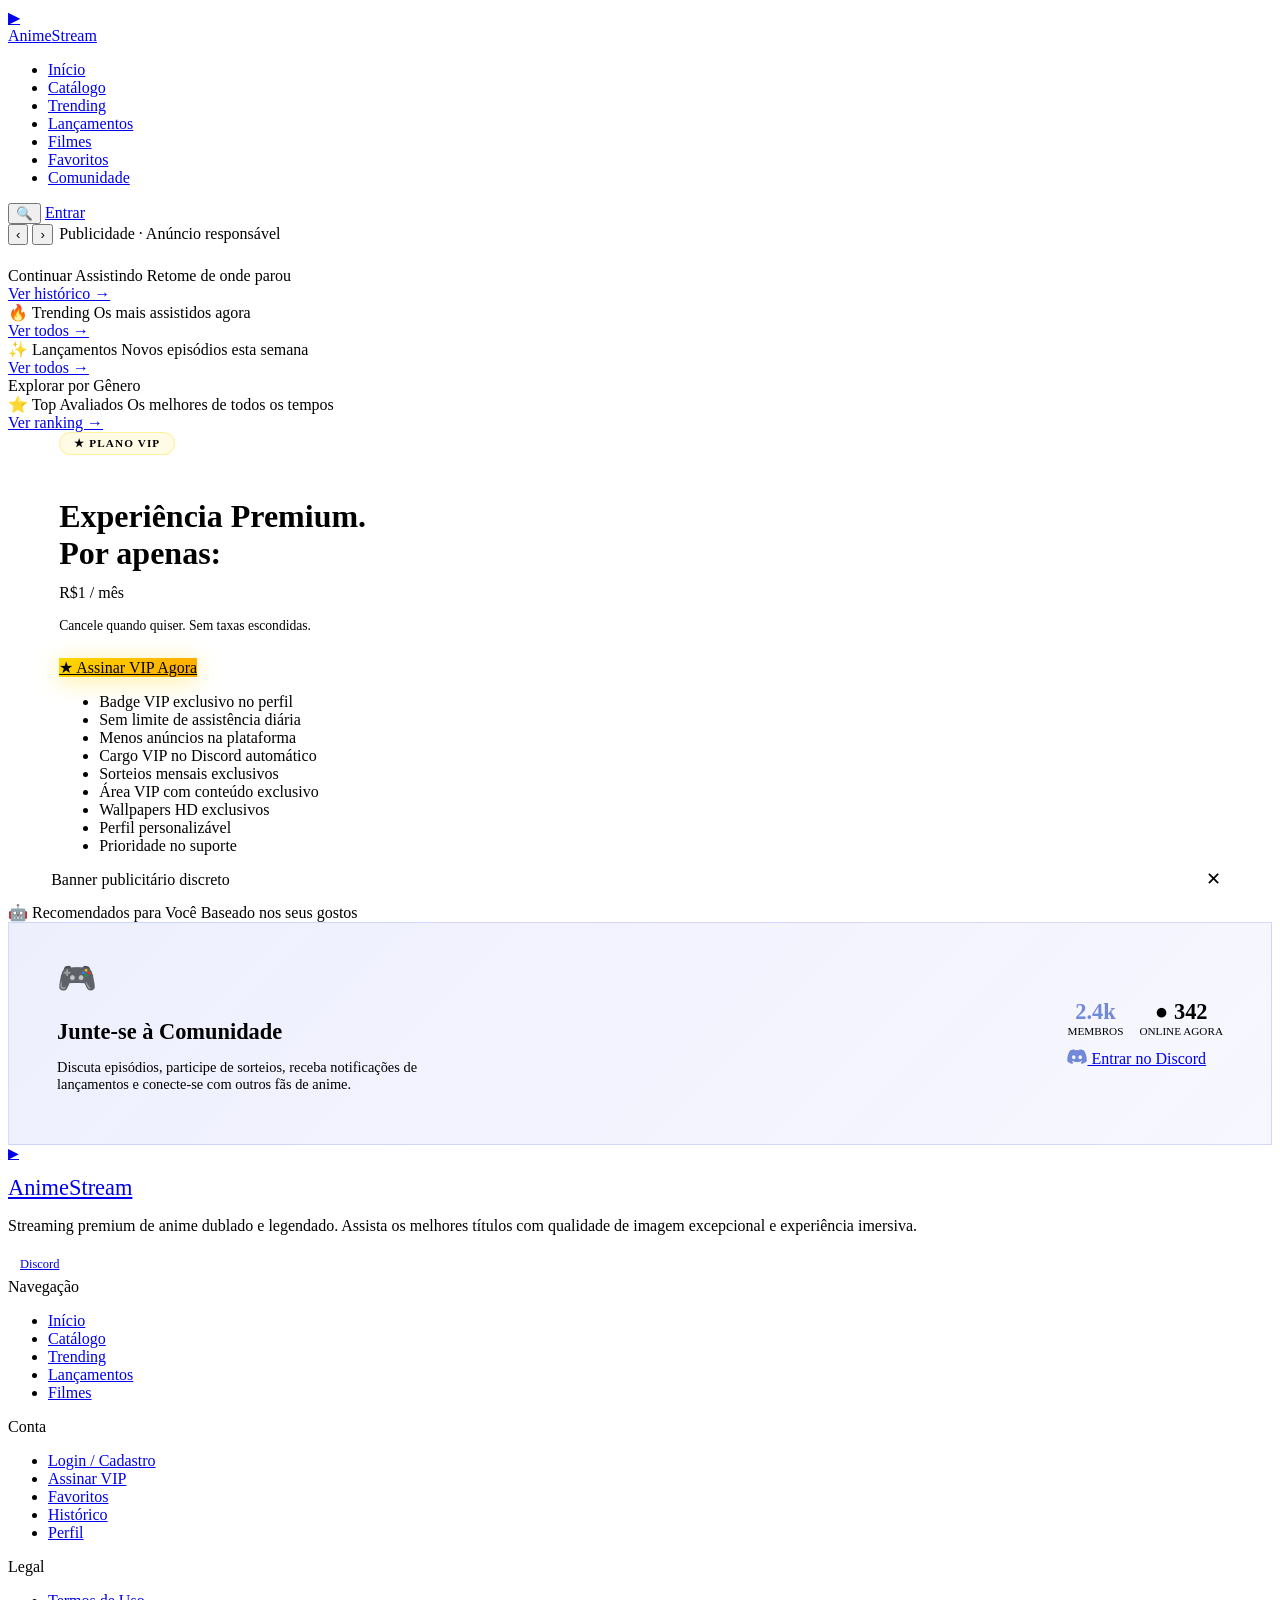
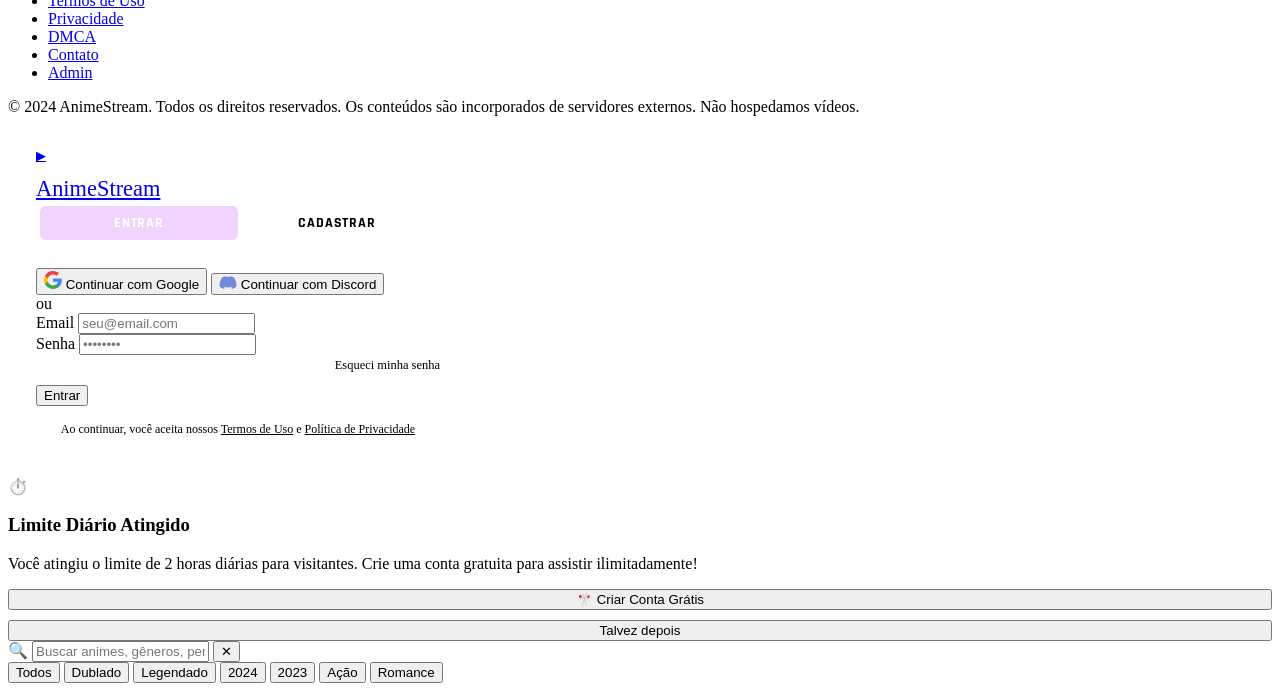
==== index.html @ dd9fdca7 "Initial commit" ====
<!DOCTYPE html>
<html lang="pt-BR">
<head>
  <meta charset="UTF-8">
  <meta name="viewport" content="width=device-width, initial-scale=1.0">
  <title>AnimeStream — Streaming Premium de Anime</title>
  <meta name="description" content="Assista os melhores animes dublados e legendados com qualidade premium. Jujutsu Kaisen, Attack on Titan, Demon Slayer e muito mais.">
  <meta name="theme-color" content="#b429f9">

  <!-- Open Graph -->
  <meta property="og:title" content="AnimeStream — Streaming Premium de Anime">
  <meta property="og:description" content="Os melhores animes em um só lugar. Dublado e Legendado.">
  <meta property="og:type" content="website">
  <meta property="og:image" content="/public/og-image.jpg">

  <!-- Fonts -->
  <link rel="preconnect" href="https://fonts.googleapis.com">
  <link rel="preconnect" href="https://fonts.gstatic.com" crossorigin>
  <link href="https://fonts.googleapis.com/css2?family=Rajdhani:wght@400;500;600;700&family=Exo+2:ital,wght@0,300;0,400;0,600;0,800;1,300&family=Noto+Sans+JP:wght@300;400;700&display=swap" rel="stylesheet">

  <!-- Styles -->
  <link rel="stylesheet" href="css/main.css">

  <!-- Cloudflare Turnstile -->
  <script src="https://challenges.cloudflare.com/turnstile/v0/api.js" async defer></script>

  <style>
    /* Tab styles for auth modal */
    .auth-tabs { display:flex; gap:0; margin-bottom:24px; background:rgba(255,255,255,0.04); border-radius:var(--radius-sm); padding:4px; }
    .auth-tab { flex:1; padding:8px; text-align:center; border:none; background:none; color:var(--text-muted); font-family:'Rajdhani',sans-serif; font-size:.875rem; font-weight:700; letter-spacing:.06em; text-transform:uppercase; cursor:pointer; border-radius:6px; transition:all .25s; }
    .auth-tab.active { background:rgba(180,41,249,.2); color:#fff; }

    /* User dropdown */
    .user-menu-wrap { position:relative; }
    .user-dropdown { position:absolute; top:calc(100% + 8px); right:0; background:var(--bg-card); border:1px solid var(--border-subtle); border-radius:var(--radius-md); min-width:200px; overflow:hidden; box-shadow:0 16px 40px rgba(0,0,0,.6); opacity:0; pointer-events:none; transform:translateY(-8px); transition:all .25s; z-index:100; }
    .user-dropdown.open { opacity:1; pointer-events:all; transform:translateY(0); }
    .dropdown-item { display:flex; align-items:center; gap:10px; padding:12px 16px; color:var(--text-secondary); text-decoration:none; font-size:.875rem; transition:all .2s; cursor:pointer; border:none; background:none; width:100%; text-align:left; }
    .dropdown-item:hover { background:rgba(255,255,255,.06); color:#fff; }
    .dropdown-divider { height:1px; background:var(--border-subtle); margin:4px 0; }
    .dropdown-header { padding:14px 16px 10px; border-bottom:1px solid var(--border-subtle); }
    .dropdown-name { font-weight:700; font-size:.9rem; }
    .dropdown-email { font-size:.75rem; color:var(--text-muted); }

    /* Mobile menu */
    .mobile-menu-btn { display:none; background:none; border:1px solid var(--border-subtle); color:var(--text-secondary); width:38px; height:38px; border-radius:var(--radius-sm); cursor:pointer; font-size:1.2rem; align-items:center; justify-content:center; transition:all .25s; }
    @media (max-width:640px) { .mobile-menu-btn { display:flex; } }

    /* VIP badge on card */
    .user-vip-badge { display:inline-flex; align-items:center; gap:4px; background:linear-gradient(90deg,#ffd700,#ffaa00); color:#000; padding:2px 8px; border-radius:100px; font-size:.65rem; font-weight:800; letter-spacing:.08em; }

    /* Scroll row wrapper */
    .scroll-wrap { position:relative; }
    .scroll-arrow { position:absolute; top:50%; transform:translateY(-50%); z-index:5; width:40px; height:40px; background:rgba(10,10,15,.9); border:1px solid var(--border-subtle); border-radius:50%; color:#fff; display:flex; align-items:center; justify-content:center; cursor:pointer; transition:all .25s; }
    .scroll-arrow:hover { background:rgba(180,41,249,.3); border-color:var(--neon-purple); }
    .scroll-arrow.left { left:-8px; }
    .scroll-arrow.right { right:-8px; }

    /* Fade sections on load */
    .section { animation: fadeInUp .7s var(--transition) both; }
  </style>
</head>

<body data-page="home">

  <!-- NAVBAR -->
  <nav class="navbar" id="navbar">
    <a href="/" class="nav-logo">
      <div class="logo-icon">▶</div>
      <span class="logo-text-main">Anime</span><span class="logo-text-accent">Stream</span>
    </a>

    <ul class="nav-links">
      <li><a href="/" class="active">Início</a></li>
      <li><a href="catalog.html">Catálogo</a></li>
      <li><a href="catalog.html?filter=trending">Trending</a></li>
      <li><a href="catalog.html?filter=newest">Lançamentos</a></li>
      <li><a href="catalog.html?filter=movies">Filmes</a></li>
      <li><a href="favorites.html">Favoritos</a></li>
      <li><a href="community.html">Comunidade</a></li>
    </ul>

    <div class="nav-right">
      <button class="nav-search-btn" id="searchBtn" title="Pesquisar">🔍</button>

      <!-- Guest: Login button -->
      <a href="#" class="btn-login" id="loginBtn" onclick="openModal('authModal');return false;">
        Entrar
      </a>

      <!-- Logged user -->
      <div class="user-menu-wrap" id="userMenu" style="display:none">
        <div style="position:relative;cursor:pointer" id="userAvatarBtn">
          <div class="user-avatar">
            <img id="userAvatar" src="" alt="Avatar">
            <div class="vip-badge" id="vipBadge" style="display:none">★</div>
          </div>
        </div>
        <div class="user-dropdown" id="userMenuDropdown">
          <div class="dropdown-header">
            <div class="dropdown-name" id="dropdownName">Usuário</div>
            <div class="dropdown-email" id="dropdownEmail"></div>
          </div>
          <a href="profile.html" class="dropdown-item">👤 Perfil</a>
          <a href="favorites.html" class="dropdown-item">♥ Meus Favoritos</a>
          <a href="history.html" class="dropdown-item">🕐 Histórico</a>
          <a href="vip.html" class="dropdown-item" style="color:var(--neon-gold)">★ Assinar VIP — R$1/mês</a>
          <div class="dropdown-divider"></div>
          <button class="dropdown-item" id="btnLogout" style="color:var(--neon-crimson)">⏻ Sair</button>
        </div>
      </div>

      <button class="mobile-menu-btn" id="mobileMenuBtn">☰</button>
    </div>
  </nav>

  <!-- HERO BANNER -->
  <section class="hero-banner" id="heroBanner">
    <div class="hero-slides" id="heroSlides"></div>

    <button class="hero-nav-btn hero-nav-prev" id="heroPrev">‹</button>
    <button class="hero-nav-btn hero-nav-next" id="heroNext">›</button>

    <div class="hero-content" id="heroContent">
      <!-- Filled by JS -->
    </div>

    <div class="hero-indicators" id="heroDots"></div>
  </section>

  <!-- ========================================
       AD BANNER (Top)
  ======================================== -->
  <div style="padding:0 clamp(16px,4vw,60px);position:relative;z-index:1;margin-top:-20px">
    <!-- Google AdSense slot (replace with real ad code) -->
    <div class="ad-banner">Publicidade · Anúncio responsável</div>
  </div>

  <!-- ========================================
       CONTINUE WATCHING
  ======================================== -->
  <section class="section" id="continueSection" style="padding-top:24px">
    <div class="section-header">
      <div class="section-title">
        Continuar Assistindo
        <span class="section-title-sub">Retome de onde parou</span>
      </div>
      <a href="history.html" class="view-all">Ver histórico →</a>
    </div>
    <div class="scroll-wrap">
      <div class="scroll-container">
        <div class="scroll-row" id="continuingRow"></div>
      </div>
    </div>
  </section>

  <!-- ========================================
       TRENDING
  ======================================== -->
  <section class="section">
    <div class="section-header">
      <div class="section-title">
        🔥 Trending
        <span class="section-title-sub">Os mais assistidos agora</span>
      </div>
      <a href="catalog.html?filter=trending" class="view-all">Ver todos →</a>
    </div>
    <div class="scroll-wrap">
      <div class="scroll-container">
        <div class="scroll-row" id="trendingRow"></div>
      </div>
    </div>
  </section>

  <!-- ========================================
       LANÇAMENTOS
  ======================================== -->
  <section class="section">
    <div class="section-header">
      <div class="section-title">
        ✨ Lançamentos
        <span class="section-title-sub">Novos episódios esta semana</span>
      </div>
      <a href="catalog.html?filter=newest" class="view-all">Ver todos →</a>
    </div>
    <div class="scroll-wrap">
      <div class="scroll-container">
        <div class="scroll-row" id="newestRow"></div>
      </div>
    </div>
  </section>

  <!-- ========================================
       GÊNEROS
  ======================================== -->
  <section class="section">
    <div class="section-header">
      <div class="section-title">Explorar por Gênero</div>
    </div>
    <div class="genres-grid" id="genresGrid"></div>
  </section>

  <!-- ========================================
       TOP AVALIADOS
  ======================================== -->
  <section class="section">
    <div class="section-header">
      <div class="section-title">
        ⭐ Top Avaliados
        <span class="section-title-sub">Os melhores de todos os tempos</span>
      </div>
      <a href="catalog.html?sort=rating" class="view-all">Ver ranking →</a>
    </div>
    <div class="cards-row" id="topRatedRow"></div>
  </section>

  <!-- ========================================
       VIP SECTION
  ======================================== -->
  <div class="vip-section" style="margin:0 clamp(16px,4vw,60px) 48px">
    <div class="vip-grid">
      <div>
        <div style="display:inline-flex;align-items:center;gap:8px;background:rgba(255,215,0,.1);border:1px solid rgba(255,215,0,.3);border-radius:100px;padding:4px 14px;font-size:.7rem;font-weight:800;letter-spacing:.1em;color:var(--neon-gold);margin-bottom:16px">
          ★ PLANO VIP
        </div>
        <h2 style="font-size:2rem;font-weight:700;margin-bottom:12px">Experiência Premium.<br>Por apenas:</h2>
        <div class="vip-price">R$1 <span>/ mês</span></div>
        <p style="color:var(--text-muted);font-size:.85rem;margin:16px 0">Cancele quando quiser. Sem taxas escondidas.</p>
        <a href="vip.html" class="btn-play" style="display:inline-flex;margin-top:8px;background:linear-gradient(135deg,#ffd700,#ffaa00);color:#000;box-shadow:0 4px 24px rgba(255,215,0,.4)">
          ★ Assinar VIP Agora
        </a>
      </div>
      <ul class="vip-perks">
        <li class="vip-perk">Badge VIP exclusivo no perfil</li>
        <li class="vip-perk">Sem limite de assistência diária</li>
        <li class="vip-perk">Menos anúncios na plataforma</li>
        <li class="vip-perk">Cargo VIP no Discord automático</li>
        <li class="vip-perk">Sorteios mensais exclusivos</li>
        <li class="vip-perk">Área VIP com conteúdo exclusivo</li>
        <li class="vip-perk">Wallpapers HD exclusivos</li>
        <li class="vip-perk">Perfil personalizável</li>
        <li class="vip-perk">Prioridade no suporte</li>
      </ul>
    </div>
  </div>

  <!-- ========================================
       RECOMENDADOS
  ======================================== -->
  <section class="section">
    <div class="section-header">
      <div class="section-title">
        🤖 Recomendados para Você
        <span class="section-title-sub">Baseado nos seus gostos</span>
      </div>
    </div>
    <div class="cards-row" id="recommendedRow"></div>
  </section>

  <!-- ========================================
       DISCORD COMMUNITY
  ======================================== -->
  <section class="section">
    <div style="background:linear-gradient(135deg,rgba(88,101,242,.1),rgba(88,101,242,.05));border:1px solid rgba(88,101,242,.2);border-radius:var(--radius-xl);padding:36px clamp(20px,4vw,48px);display:flex;align-items:center;justify-content:space-between;flex-wrap:wrap;gap:24px">
      <div>
        <div style="font-size:2rem;margin-bottom:8px">🎮</div>
        <h3 style="font-size:1.4rem;font-weight:700;margin-bottom:8px">Junte-se à Comunidade</h3>
        <p style="color:var(--text-muted);font-size:.9rem;max-width:400px">Discuta episódios, participe de sorteios, receba notificações de lançamentos e conecte-se com outros fãs de anime.</p>
      </div>
      <div style="display:flex;flex-direction:column;gap:12px;align-items:flex-start">
        <div style="display:flex;gap:16px;flex-wrap:wrap">
          <div style="text-align:center">
            <div style="font-size:1.4rem;font-weight:700;color:#7289da">2.4k</div>
            <div style="font-size:.7rem;color:var(--text-muted);text-transform:uppercase">Membros</div>
          </div>
          <div style="text-align:center">
            <div style="font-size:1.4rem;font-weight:700;color:var(--neon-green)">● 342</div>
            <div style="font-size:.7rem;color:var(--text-muted);text-transform:uppercase">Online agora</div>
          </div>
        </div>
        <a href="https://discord.gg/SEU_INVITE" target="_blank" class="discord-btn">
          <svg width="20" height="15" viewBox="0 0 71 55" fill="#7289da"><path d="M60.1 4.9A58.5 58.5 0 0 0 45.5 0.6a40 40 0 0 0-1.8 3.6 54.2 54.2 0 0 0-16.4 0A40 40 0 0 0 25.4.6 58.3 58.3 0 0 0 10.9 4.9C1.6 18.7-1 32.2.3 45.5a58.9 58.9 0 0 0 18 9.1 44 44 0 0 0 3.8-6.2 38.3 38.3 0 0 1-6-2.9l1.5-1.1a42 42 0 0 0 36 0l1.5 1.1a38.3 38.3 0 0 1-6 2.9 44 44 0 0 0 3.8 6.2 58.7 58.7 0 0 0 18.1-9.1c1.5-15.5-2.6-28.9-10.9-40.5ZM23.7 37.3c-3.5 0-6.4-3.2-6.4-7.2s2.8-7.2 6.4-7.2c3.5 0 6.5 3.2 6.4 7.2 0 4-2.9 7.2-6.4 7.2Zm23.6 0c-3.5 0-6.4-3.2-6.4-7.2s2.8-7.2 6.4-7.2c3.6 0 6.5 3.2 6.4 7.2 0 4-2.8 7.2-6.4 7.2Z"/></svg>
          Entrar no Discord
        </a>
      </div>
    </div>
  </section>

  <!-- ========================================
       FOOTER
  ======================================== -->
  <footer>
    <div class="footer-grid">
      <div>
        <a href="/" class="nav-logo" style="font-size:1.4rem">
          <div class="logo-icon" style="width:30px;height:30px;font-size:.85rem">▶</div>
          <span class="logo-text-main">Anime</span><span class="logo-text-accent">Stream</span>
        </a>
        <p class="footer-about">Streaming premium de anime dublado e legendado. Assista os melhores títulos com qualidade de imagem excepcional e experiência imersiva.</p>
        <div style="display:flex;gap:10px;margin-top:16px">
          <a href="https://discord.gg/SEU_INVITE" class="discord-btn" style="font-size:.78rem;padding:6px 12px">Discord</a>
        </div>
      </div>
      <div>
        <div class="footer-col-title">Navegação</div>
        <ul class="footer-links">
          <li><a href="/">Início</a></li>
          <li><a href="catalog.html">Catálogo</a></li>
          <li><a href="catalog.html?filter=trending">Trending</a></li>
          <li><a href="catalog.html?filter=newest">Lançamentos</a></li>
          <li><a href="catalog.html?filter=movies">Filmes</a></li>
        </ul>
      </div>
      <div>
        <div class="footer-col-title">Conta</div>
        <ul class="footer-links">
          <li><a href="auth.html">Login / Cadastro</a></li>
          <li><a href="vip.html">Assinar VIP</a></li>
          <li><a href="favorites.html">Favoritos</a></li>
          <li><a href="history.html">Histórico</a></li>
          <li><a href="profile.html">Perfil</a></li>
        </ul>
      </div>
      <div>
        <div class="footer-col-title">Legal</div>
        <ul class="footer-links">
          <li><a href="terms.html">Termos de Uso</a></li>
          <li><a href="privacy.html">Privacidade</a></li>
          <li><a href="dmca.html">DMCA</a></li>
          <li><a href="contact.html">Contato</a></li>
          <li><a href="admin.html">Admin</a></li>
        </ul>
      </div>
    </div>
    <div class="footer-bottom">
      <span>© 2024 AnimeStream. Todos os direitos reservados.</span>
      <span>Os conteúdos são incorporados de servidores externos. Não hospedamos vídeos.</span>
    </div>
  </footer>

  <!-- ========================================
       AD BANNER (Bottom)
  ======================================== -->
  <div style="position:fixed;bottom:0;left:0;right:0;z-index:50;background:var(--bg-deep);border-top:1px solid var(--border-subtle);padding:6px clamp(16px,4vw,60px);display:flex;align-items:center;justify-content:space-between" id="bottomAdBar">
    <div class="ad-banner" style="flex:1;margin:0">Banner publicitário discreto</div>
    <button onclick="this.parentElement.style.display='none'" style="background:none;border:none;color:var(--text-muted);cursor:pointer;padding:4px 8px;font-size:1.1rem;flex-shrink:0">✕</button>
  </div>

  <!-- ========================================
       MODALS
  ======================================== -->

  <!-- Anime Detail Modal -->
  <div class="modal-overlay" id="animeModal">
    <div class="modal">
      <div class="modal-banner" id="modalBanner"></div>
      <div class="modal-body" id="modalBody"></div>
    </div>
  </div>

  <!-- Auth Modal -->
  <div class="modal-overlay" id="authModal">
    <div class="modal" style="max-width:460px">
      <div class="modal-body" style="padding:32px 28px 28px">
        <button class="close-btn" onclick="closeModal('authModal')" style="position:absolute;top:16px;right:16px;background:rgba(255,255,255,.1);border:none;color:#fff;width:32px;height:32px;border-radius:50%;cursor:pointer;font-size:1rem;display:flex;align-items:center;justify-content:center">✕</button>
        <div class="auth-logo">
          <a href="/" class="nav-logo" style="justify-content:center;font-size:1.4rem">
            <div class="logo-icon" style="width:28px;height:28px;font-size:.8rem">▶</div>
            <span class="logo-text-main">Anime</span><span class="logo-text-accent">Stream</span>
          </a>
        </div>
        <div class="auth-tabs">
          <button class="auth-tab active" id="tabLogin">Entrar</button>
          <button class="auth-tab" id="tabRegister">Cadastrar</button>
        </div>

        <!-- Login Form -->
        <div id="formLogin">
          <button class="social-btn google" id="btnGoogleLogin">
            <svg width="18" height="18" viewBox="0 0 48 48"><path fill="#4285F4" d="M47.5 24.6c0-1.6-.1-3.1-.4-4.6H24v8.7h13.2c-.6 3-2.3 5.6-4.8 7.3v6h7.8c4.6-4.2 7.3-10.5 7.3-17.4z"/><path fill="#34A853" d="M24 48c6.5 0 11.9-2.1 15.9-5.8l-7.8-6c-2.1 1.4-4.8 2.3-8.1 2.3-6.2 0-11.5-4.2-13.4-9.8H2.5v6.2C6.5 42.7 14.7 48 24 48z"/><path fill="#FBBC05" d="M10.6 28.7c-.5-1.4-.8-3-.8-4.7s.3-3.2.8-4.7v-6.2H2.5C.9 16.5 0 20.1 0 24s.9 7.5 2.5 10.9l8.1-6.2z"/><path fill="#EA4335" d="M24 9.5c3.5 0 6.6 1.2 9.1 3.6l6.8-6.8C35.9 2.4 30.5 0 24 0 14.7 0 6.5 5.3 2.5 13.1l8.1 6.2c1.9-5.6 7.2-9.8 13.4-9.8z"/></svg>
            Continuar com Google
          </button>
          <button class="social-btn discord" id="btnDiscordLogin">
            <svg width="18" height="13" viewBox="0 0 71 55" fill="#7289da"><path d="M60.1 4.9A58.5 58.5 0 0 0 45.5 0.6a40 40 0 0 0-1.8 3.6 54.2 54.2 0 0 0-16.4 0A40 40 0 0 0 25.4.6 58.3 58.3 0 0 0 10.9 4.9C1.6 18.7-1 32.2.3 45.5a58.9 58.9 0 0 0 18 9.1 44 44 0 0 0 3.8-6.2 38.3 38.3 0 0 1-6-2.9l1.5-1.1a42 42 0 0 0 36 0l1.5 1.1a38.3 38.3 0 0 1-6 2.9 44 44 0 0 0 3.8 6.2 58.7 58.7 0 0 0 18.1-9.1c1.5-15.5-2.6-28.9-10.9-40.5Z"/></svg>
            Continuar com Discord
          </button>
          <div class="divider">ou</div>
          <form id="loginFormEl">
            <div class="form-group">
              <label class="form-label" for="loginEmail">Email</label>
              <input class="form-input" type="email" id="loginEmail" placeholder="seu@email.com" required>
            </div>
            <div class="form-group">
              <label class="form-label" for="loginPass">Senha</label>
              <input class="form-input" type="password" id="loginPass" placeholder="••••••••" required>
            </div>
            <div style="text-align:right;margin-bottom:12px">
              <a href="forgot.html" style="color:var(--neon-purple);font-size:.78rem;text-decoration:none">Esqueci minha senha</a>
            </div>
            <button type="submit" class="btn-submit">Entrar</button>
          </form>
        </div>

        <!-- Register Form -->
        <div id="formRegister" style="display:none">
          <button class="social-btn google" id="btnGoogleReg">
            <svg width="18" height="18" viewBox="0 0 48 48"><path fill="#4285F4" d="M47.5 24.6c0-1.6-.1-3.1-.4-4.6H24v8.7h13.2c-.6 3-2.3 5.6-4.8 7.3v6h7.8c4.6-4.2 7.3-10.5 7.3-17.4z"/><path fill="#34A853" d="M24 48c6.5 0 11.9-2.1 15.9-5.8l-7.8-6c-2.1 1.4-4.8 2.3-8.1 2.3-6.2 0-11.5-4.2-13.4-9.8H2.5v6.2C6.5 42.7 14.7 48 24 48z"/><path fill="#FBBC05" d="M10.6 28.7c-.5-1.4-.8-3-.8-4.7s.3-3.2.8-4.7v-6.2H2.5C.9 16.5 0 20.1 0 24s.9 7.5 2.5 10.9l8.1-6.2z"/><path fill="#EA4335" d="M24 9.5c3.5 0 6.6 1.2 9.1 3.6l6.8-6.8C35.9 2.4 30.5 0 24 0 14.7 0 6.5 5.3 2.5 13.1l8.1 6.2c1.9-5.6 7.2-9.8 13.4-9.8z"/></svg>
            Cadastrar com Google
          </button>
          <div class="divider">ou</div>
          <form id="regFormEl">
            <div class="form-group">
              <label class="form-label" for="regName">Nome</label>
              <input class="form-input" type="text" id="regName" placeholder="Seu nome" required>
            </div>
            <div class="form-group">
              <label class="form-label" for="regEmail">Email</label>
              <input class="form-input" type="email" id="regEmail" placeholder="seu@email.com" required>
            </div>
            <div class="form-group">
              <label class="form-label" for="regPass">Senha</label>
              <input class="form-input" type="password" id="regPass" placeholder="Mín. 8 caracteres" required minlength="8">
            </div>
            <div style="margin-bottom:14px">
              <div class="cf-turnstile" data-sitekey="YOUR_TURNSTILE_SITE_KEY"></div>
            </div>
            <button type="submit" class="btn-submit">Criar Conta Grátis</button>
          </form>
        </div>

        <p style="text-align:center;font-size:.75rem;color:var(--text-muted);margin-top:16px">
          Ao continuar, você aceita nossos <a href="terms.html" style="color:var(--neon-purple)">Termos de Uso</a> e <a href="privacy.html" style="color:var(--neon-purple)">Política de Privacidade</a>
        </p>
      </div>
    </div>
  </div>

  <!-- Daily Limit Popup -->
  <div class="popup-overlay" id="limitPopup">
    <div class="popup">
      <div class="popup-icon">⏱️</div>
      <h3 class="popup-title">Limite Diário Atingido</h3>
      <p class="popup-text">Você atingiu o limite de 2 horas diárias para visitantes. Crie uma conta gratuita para assistir ilimitadamente!</p>
      <div style="display:flex;flex-direction:column;gap:10px">
        <button class="btn-submit" onclick="closeModal('limitPopup');openModal('authModal')">🎌 Criar Conta Grátis</button>
        <button class="btn-info" style="width:100%;justify-content:center" onclick="closeModal('limitPopup')">Talvez depois</button>
      </div>
    </div>
  </div>

  <!-- Search Overlay -->
  <div class="search-overlay" id="searchOverlay">
    <div class="search-input-wrap">
      <span class="search-icon-left">🔍</span>
      <input class="search-input" type="text" id="searchInput" placeholder="Buscar animes, gêneros, personagens...">
      <button class="search-close" id="searchClose">✕</button>
    </div>
    <div class="search-filters">
      <button class="filter-btn active" data-filter="all">Todos</button>
      <button class="filter-btn" data-filter="dub">Dublado</button>
      <button class="filter-btn" data-filter="leg">Legendado</button>
      <button class="filter-btn" data-filter="2024">2024</button>
      <button class="filter-btn" data-filter="2023">2023</button>
      <button class="filter-btn" data-filter="acao">Ação</button>
      <button class="filter-btn" data-filter="romance">Romance</button>
    </div>
    <div class="search-results cards-row" id="searchResultsGrid"></div>
  </div>

  <!-- Toast Container -->
  <div class="toast-container" id="toastContainer"></div>

  <!-- ========================================
       SCRIPTS
  ======================================== -->

  <!-- Firebase (ESM) — loaded in firebase.js -->
  <script type="module" src="js/firebase.js"></script>

  <!-- App -->
  <script>
    // Make ANIME_DATA global before module loads
  </script>
  <script src="js/app.js" type="module"></script>

  <!-- Inline helpers -->
  <script>
    // Expose globals needed by inline handlers
    function openModal(id) {
      document.getElementById(id)?.classList.add('open');
      document.body.style.overflow = 'hidden';
    }
    function closeModal(id) {
      document.getElementById(id)?.classList.remove('open');
      document.body.style.overflow = '';
    }

    // Navbar scroll
    window.addEventListener('scroll', () => {
      document.querySelector('.navbar')?.classList.toggle('scrolled', window.scrollY > 20);
    }, { passive: true });

    // Register form uses btnGoogleReg too
    document.addEventListener('DOMContentLoaded', () => {
      document.getElementById('btnGoogleReg')?.addEventListener('click', () => window.AnimeAuth?.loginWithGoogle());
    });
  </script>
</body>
</html>
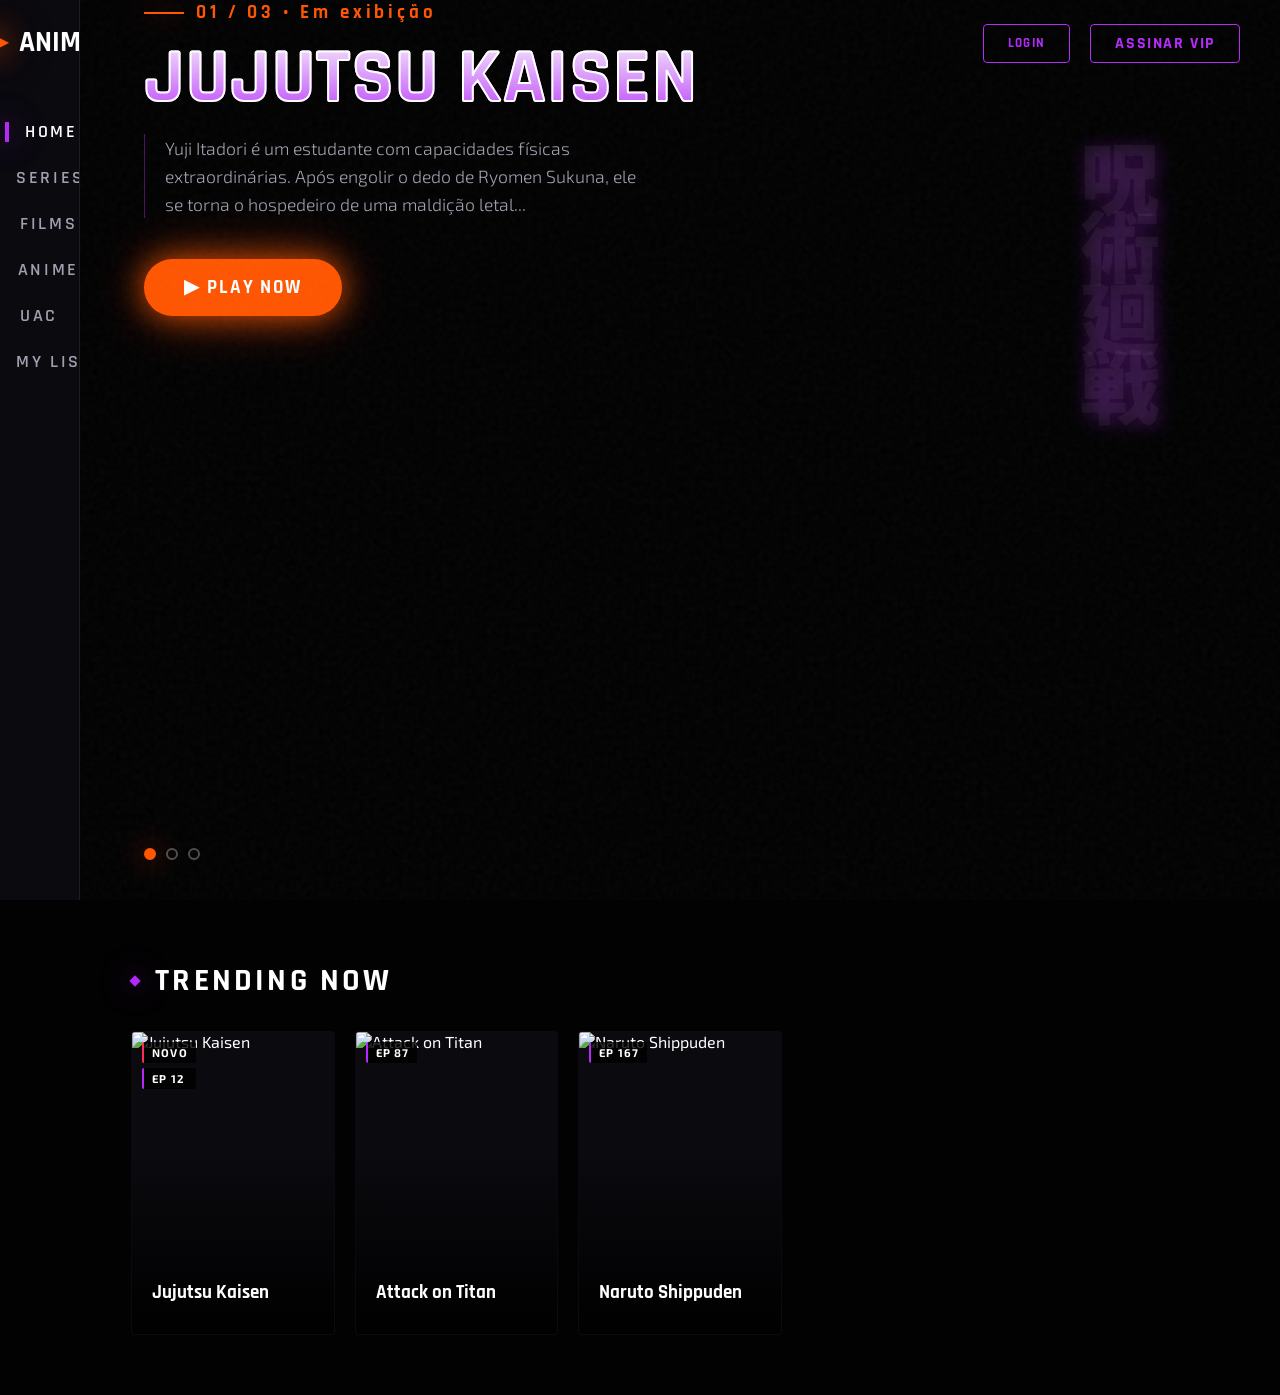
==== commit 42818dd7: "AnimeStream v1" ====
--- a/index.html
+++ b/index.html
@@ -3,506 +3,57 @@
 <head>
   <meta charset="UTF-8">
   <meta name="viewport" content="width=device-width, initial-scale=1.0">
-  <title>AnimeStream — Streaming Premium de Anime</title>
-  <meta name="description" content="Assista os melhores animes dublados e legendados com qualidade premium. Jujutsu Kaisen, Attack on Titan, Demon Slayer e muito mais.">
-  <meta name="theme-color" content="#b429f9">
-
-  <!-- Open Graph -->
-  <meta property="og:title" content="AnimeStream — Streaming Premium de Anime">
-  <meta property="og:description" content="Os melhores animes em um só lugar. Dublado e Legendado.">
-  <meta property="og:type" content="website">
-  <meta property="og:image" content="/public/og-image.jpg">
-
-  <!-- Fonts -->
-  <link rel="preconnect" href="https://fonts.googleapis.com">
-  <link rel="preconnect" href="https://fonts.gstatic.com" crossorigin>
-  <link href="https://fonts.googleapis.com/css2?family=Rajdhani:wght@400;500;600;700&family=Exo+2:ital,wght@0,300;0,400;0,600;0,800;1,300&family=Noto+Sans+JP:wght@300;400;700&display=swap" rel="stylesheet">
-
-  <!-- Styles -->
+  <title>AnimeStream — Cinematic Experience</title>
   <link rel="stylesheet" href="css/main.css">
-
-  <!-- Cloudflare Turnstile -->
-  <script src="https://challenges.cloudflare.com/turnstile/v0/api.js" async defer></script>
-
-  <style>
-    /* Tab styles for auth modal */
-    .auth-tabs { display:flex; gap:0; margin-bottom:24px; background:rgba(255,255,255,0.04); border-radius:var(--radius-sm); padding:4px; }
-    .auth-tab { flex:1; padding:8px; text-align:center; border:none; background:none; color:var(--text-muted); font-family:'Rajdhani',sans-serif; font-size:.875rem; font-weight:700; letter-spacing:.06em; text-transform:uppercase; cursor:pointer; border-radius:6px; transition:all .25s; }
-    .auth-tab.active { background:rgba(180,41,249,.2); color:#fff; }
-
-    /* User dropdown */
-    .user-menu-wrap { position:relative; }
-    .user-dropdown { position:absolute; top:calc(100% + 8px); right:0; background:var(--bg-card); border:1px solid var(--border-subtle); border-radius:var(--radius-md); min-width:200px; overflow:hidden; box-shadow:0 16px 40px rgba(0,0,0,.6); opacity:0; pointer-events:none; transform:translateY(-8px); transition:all .25s; z-index:100; }
-    .user-dropdown.open { opacity:1; pointer-events:all; transform:translateY(0); }
-    .dropdown-item { display:flex; align-items:center; gap:10px; padding:12px 16px; color:var(--text-secondary); text-decoration:none; font-size:.875rem; transition:all .2s; cursor:pointer; border:none; background:none; width:100%; text-align:left; }
-    .dropdown-item:hover { background:rgba(255,255,255,.06); color:#fff; }
-    .dropdown-divider { height:1px; background:var(--border-subtle); margin:4px 0; }
-    .dropdown-header { padding:14px 16px 10px; border-bottom:1px solid var(--border-subtle); }
-    .dropdown-name { font-weight:700; font-size:.9rem; }
-    .dropdown-email { font-size:.75rem; color:var(--text-muted); }
-
-    /* Mobile menu */
-    .mobile-menu-btn { display:none; background:none; border:1px solid var(--border-subtle); color:var(--text-secondary); width:38px; height:38px; border-radius:var(--radius-sm); cursor:pointer; font-size:1.2rem; align-items:center; justify-content:center; transition:all .25s; }
-    @media (max-width:640px) { .mobile-menu-btn { display:flex; } }
-
-    /* VIP badge on card */
-    .user-vip-badge { display:inline-flex; align-items:center; gap:4px; background:linear-gradient(90deg,#ffd700,#ffaa00); color:#000; padding:2px 8px; border-radius:100px; font-size:.65rem; font-weight:800; letter-spacing:.08em; }
-
-    /* Scroll row wrapper */
-    .scroll-wrap { position:relative; }
-    .scroll-arrow { position:absolute; top:50%; transform:translateY(-50%); z-index:5; width:40px; height:40px; background:rgba(10,10,15,.9); border:1px solid var(--border-subtle); border-radius:50%; color:#fff; display:flex; align-items:center; justify-content:center; cursor:pointer; transition:all .25s; }
-    .scroll-arrow:hover { background:rgba(180,41,249,.3); border-color:var(--neon-purple); }
-    .scroll-arrow.left { left:-8px; }
-    .scroll-arrow.right { right:-8px; }
-
-    /* Fade sections on load */
-    .section { animation: fadeInUp .7s var(--transition) both; }
-  </style>
 </head>
-
 <body data-page="home">
 
-  <!-- NAVBAR -->
-  <nav class="navbar" id="navbar">
-    <a href="/" class="nav-logo">
-      <div class="logo-icon">▶</div>
-      <span class="logo-text-main">Anime</span><span class="logo-text-accent">Stream</span>
-    </a>
+  <div class="app-layout">
+    
+    <!-- Vertical Sidebar -->
+    <aside class="sidebar">
+      <div class="brand">
+        <span class="icon">▶</span>
+        <span class="text">ANIME</span>
+      </div>
+      <nav class="nav-menu">
+        <a href="/" class="active">HOME</a>
+        <a href="#">SERIES</a>
+        <a href="#">FILMS</a>
+        <a href="#">ANIME</a>
+        <a href="#">UAC</a>
+        <a href="#">MY LIST</a>
+      </nav>
+    </aside>
 
-    <ul class="nav-links">
-      <li><a href="/" class="active">Início</a></li>
-      <li><a href="catalog.html">Catálogo</a></li>
-      <li><a href="catalog.html?filter=trending">Trending</a></li>
-      <li><a href="catalog.html?filter=newest">Lançamentos</a></li>
-      <li><a href="catalog.html?filter=movies">Filmes</a></li>
-      <li><a href="favorites.html">Favoritos</a></li>
-      <li><a href="community.html">Comunidade</a></li>
-    </ul>
+    <main class="main-content">
+      <!-- Effects -->
+      <div class="noise-overlay"></div>
+      <div class="bg-particles"></div>
 
-    <div class="nav-right">
-      <button class="nav-search-btn" id="searchBtn" title="Pesquisar">🔍</button>
+      <!-- Topbar -->
+      <header class="top-bar">
+        <button class="btn-login">LOGIN</button>
+        <a class="btn-login" href="pages/vip.html">ASSINAR VIP</a>
+      </header>
 
-      <!-- Guest: Login button -->
-      <a href="#" class="btn-login" id="loginBtn" onclick="openModal('authModal');return false;">
-        Entrar
-      </a>
+      <!-- Hero Banner -->
+      <section class="cinematic-hero" id="heroBanner">
+        <!-- Rendered by JS -->
+      </section>
 
-      <!-- Logged user -->
-      <div class="user-menu-wrap" id="userMenu" style="display:none">
-        <div style="position:relative;cursor:pointer" id="userAvatarBtn">
-          <div class="user-avatar">
-            <img id="userAvatar" src="" alt="Avatar">
-            <div class="vip-badge" id="vipBadge" style="display:none">★</div>
-          </div>
+      <!-- Content -->
+      <section class="section">
+        <h2 class="section-title">TRENDING NOW</h2>
+        <div class="cards-row" id="trendingRow">
+          <!-- Rendered by JS -->
         </div>
-        <div class="user-dropdown" id="userMenuDropdown">
-          <div class="dropdown-header">
-            <div class="dropdown-name" id="dropdownName">Usuário</div>
-            <div class="dropdown-email" id="dropdownEmail"></div>
-          </div>
-          <a href="profile.html" class="dropdown-item">👤 Perfil</a>
-          <a href="favorites.html" class="dropdown-item">♥ Meus Favoritos</a>
-          <a href="history.html" class="dropdown-item">🕐 Histórico</a>
-          <a href="vip.html" class="dropdown-item" style="color:var(--neon-gold)">★ Assinar VIP — R$1/mês</a>
-          <div class="dropdown-divider"></div>
-          <button class="dropdown-item" id="btnLogout" style="color:var(--neon-crimson)">⏻ Sair</button>
-        </div>
-      </div>
+      </section>
 
-      <button class="mobile-menu-btn" id="mobileMenuBtn">☰</button>
-    </div>
-  </nav>
-
-  <!-- HERO BANNER -->
-  <section class="hero-banner" id="heroBanner">
-    <div class="hero-slides" id="heroSlides"></div>
-
-    <button class="hero-nav-btn hero-nav-prev" id="heroPrev">‹</button>
-    <button class="hero-nav-btn hero-nav-next" id="heroNext">›</button>
-
-    <div class="hero-content" id="heroContent">
-      <!-- Filled by JS -->
-    </div>
-
-    <div class="hero-indicators" id="heroDots"></div>
-  </section>
-
-  <!-- ========================================
-       AD BANNER (Top)
-  ======================================== -->
-  <div style="padding:0 clamp(16px,4vw,60px);position:relative;z-index:1;margin-top:-20px">
-    <!-- Google AdSense slot (replace with real ad code) -->
-    <div class="ad-banner">Publicidade · Anúncio responsável</div>
+    </main>
   </div>
 
-  <!-- ========================================
-       CONTINUE WATCHING
-  ======================================== -->
-  <section class="section" id="continueSection" style="padding-top:24px">
-    <div class="section-header">
-      <div class="section-title">
-        Continuar Assistindo
-        <span class="section-title-sub">Retome de onde parou</span>
-      </div>
-      <a href="history.html" class="view-all">Ver histórico →</a>
-    </div>
-    <div class="scroll-wrap">
-      <div class="scroll-container">
-        <div class="scroll-row" id="continuingRow"></div>
-      </div>
-    </div>
-  </section>
-
-  <!-- ========================================
-       TRENDING
-  ======================================== -->
-  <section class="section">
-    <div class="section-header">
-      <div class="section-title">
-        🔥 Trending
-        <span class="section-title-sub">Os mais assistidos agora</span>
-      </div>
-      <a href="catalog.html?filter=trending" class="view-all">Ver todos →</a>
-    </div>
-    <div class="scroll-wrap">
-      <div class="scroll-container">
-        <div class="scroll-row" id="trendingRow"></div>
-      </div>
-    </div>
-  </section>
-
-  <!-- ========================================
-       LANÇAMENTOS
-  ======================================== -->
-  <section class="section">
-    <div class="section-header">
-      <div class="section-title">
-        ✨ Lançamentos
-        <span class="section-title-sub">Novos episódios esta semana</span>
-      </div>
-      <a href="catalog.html?filter=newest" class="view-all">Ver todos →</a>
-    </div>
-    <div class="scroll-wrap">
-      <div class="scroll-container">
-        <div class="scroll-row" id="newestRow"></div>
-      </div>
-    </div>
-  </section>
-
-  <!-- ========================================
-       GÊNEROS
-  ======================================== -->
-  <section class="section">
-    <div class="section-header">
-      <div class="section-title">Explorar por Gênero</div>
-    </div>
-    <div class="genres-grid" id="genresGrid"></div>
-  </section>
-
-  <!-- ========================================
-       TOP AVALIADOS
-  ======================================== -->
-  <section class="section">
-    <div class="section-header">
-      <div class="section-title">
-        ⭐ Top Avaliados
-        <span class="section-title-sub">Os melhores de todos os tempos</span>
-      </div>
-      <a href="catalog.html?sort=rating" class="view-all">Ver ranking →</a>
-    </div>
-    <div class="cards-row" id="topRatedRow"></div>
-  </section>
-
-  <!-- ========================================
-       VIP SECTION
-  ======================================== -->
-  <div class="vip-section" style="margin:0 clamp(16px,4vw,60px) 48px">
-    <div class="vip-grid">
-      <div>
-        <div style="display:inline-flex;align-items:center;gap:8px;background:rgba(255,215,0,.1);border:1px solid rgba(255,215,0,.3);border-radius:100px;padding:4px 14px;font-size:.7rem;font-weight:800;letter-spacing:.1em;color:var(--neon-gold);margin-bottom:16px">
-          ★ PLANO VIP
-        </div>
-        <h2 style="font-size:2rem;font-weight:700;margin-bottom:12px">Experiência Premium.<br>Por apenas:</h2>
-        <div class="vip-price">R$1 <span>/ mês</span></div>
-        <p style="color:var(--text-muted);font-size:.85rem;margin:16px 0">Cancele quando quiser. Sem taxas escondidas.</p>
-        <a href="vip.html" class="btn-play" style="display:inline-flex;margin-top:8px;background:linear-gradient(135deg,#ffd700,#ffaa00);color:#000;box-shadow:0 4px 24px rgba(255,215,0,.4)">
-          ★ Assinar VIP Agora
-        </a>
-      </div>
-      <ul class="vip-perks">
-        <li class="vip-perk">Badge VIP exclusivo no perfil</li>
-        <li class="vip-perk">Sem limite de assistência diária</li>
-        <li class="vip-perk">Menos anúncios na plataforma</li>
-        <li class="vip-perk">Cargo VIP no Discord automático</li>
-        <li class="vip-perk">Sorteios mensais exclusivos</li>
-        <li class="vip-perk">Área VIP com conteúdo exclusivo</li>
-        <li class="vip-perk">Wallpapers HD exclusivos</li>
-        <li class="vip-perk">Perfil personalizável</li>
-        <li class="vip-perk">Prioridade no suporte</li>
-      </ul>
-    </div>
-  </div>
-
-  <!-- ========================================
-       RECOMENDADOS
-  ======================================== -->
-  <section class="section">
-    <div class="section-header">
-      <div class="section-title">
-        🤖 Recomendados para Você
-        <span class="section-title-sub">Baseado nos seus gostos</span>
-      </div>
-    </div>
-    <div class="cards-row" id="recommendedRow"></div>
-  </section>
-
-  <!-- ========================================
-       DISCORD COMMUNITY
-  ======================================== -->
-  <section class="section">
-    <div style="background:linear-gradient(135deg,rgba(88,101,242,.1),rgba(88,101,242,.05));border:1px solid rgba(88,101,242,.2);border-radius:var(--radius-xl);padding:36px clamp(20px,4vw,48px);display:flex;align-items:center;justify-content:space-between;flex-wrap:wrap;gap:24px">
-      <div>
-        <div style="font-size:2rem;margin-bottom:8px">🎮</div>
-        <h3 style="font-size:1.4rem;font-weight:700;margin-bottom:8px">Junte-se à Comunidade</h3>
-        <p style="color:var(--text-muted);font-size:.9rem;max-width:400px">Discuta episódios, participe de sorteios, receba notificações de lançamentos e conecte-se com outros fãs de anime.</p>
-      </div>
-      <div style="display:flex;flex-direction:column;gap:12px;align-items:flex-start">
-        <div style="display:flex;gap:16px;flex-wrap:wrap">
-          <div style="text-align:center">
-            <div style="font-size:1.4rem;font-weight:700;color:#7289da">2.4k</div>
-            <div style="font-size:.7rem;color:var(--text-muted);text-transform:uppercase">Membros</div>
-          </div>
-          <div style="text-align:center">
-            <div style="font-size:1.4rem;font-weight:700;color:var(--neon-green)">● 342</div>
-            <div style="font-size:.7rem;color:var(--text-muted);text-transform:uppercase">Online agora</div>
-          </div>
-        </div>
-        <a href="https://discord.gg/SEU_INVITE" target="_blank" class="discord-btn">
-          <svg width="20" height="15" viewBox="0 0 71 55" fill="#7289da"><path d="M60.1 4.9A58.5 58.5 0 0 0 45.5 0.6a40 40 0 0 0-1.8 3.6 54.2 54.2 0 0 0-16.4 0A40 40 0 0 0 25.4.6 58.3 58.3 0 0 0 10.9 4.9C1.6 18.7-1 32.2.3 45.5a58.9 58.9 0 0 0 18 9.1 44 44 0 0 0 3.8-6.2 38.3 38.3 0 0 1-6-2.9l1.5-1.1a42 42 0 0 0 36 0l1.5 1.1a38.3 38.3 0 0 1-6 2.9 44 44 0 0 0 3.8 6.2 58.7 58.7 0 0 0 18.1-9.1c1.5-15.5-2.6-28.9-10.9-40.5ZM23.7 37.3c-3.5 0-6.4-3.2-6.4-7.2s2.8-7.2 6.4-7.2c3.5 0 6.5 3.2 6.4 7.2 0 4-2.9 7.2-6.4 7.2Zm23.6 0c-3.5 0-6.4-3.2-6.4-7.2s2.8-7.2 6.4-7.2c3.6 0 6.5 3.2 6.4 7.2 0 4-2.8 7.2-6.4 7.2Z"/></svg>
-          Entrar no Discord
-        </a>
-      </div>
-    </div>
-  </section>
-
-  <!-- ========================================
-       FOOTER
-  ======================================== -->
-  <footer>
-    <div class="footer-grid">
-      <div>
-        <a href="/" class="nav-logo" style="font-size:1.4rem">
-          <div class="logo-icon" style="width:30px;height:30px;font-size:.85rem">▶</div>
-          <span class="logo-text-main">Anime</span><span class="logo-text-accent">Stream</span>
-        </a>
-        <p class="footer-about">Streaming premium de anime dublado e legendado. Assista os melhores títulos com qualidade de imagem excepcional e experiência imersiva.</p>
-        <div style="display:flex;gap:10px;margin-top:16px">
-          <a href="https://discord.gg/SEU_INVITE" class="discord-btn" style="font-size:.78rem;padding:6px 12px">Discord</a>
-        </div>
-      </div>
-      <div>
-        <div class="footer-col-title">Navegação</div>
-        <ul class="footer-links">
-          <li><a href="/">Início</a></li>
-          <li><a href="catalog.html">Catálogo</a></li>
-          <li><a href="catalog.html?filter=trending">Trending</a></li>
-          <li><a href="catalog.html?filter=newest">Lançamentos</a></li>
-          <li><a href="catalog.html?filter=movies">Filmes</a></li>
-        </ul>
-      </div>
-      <div>
-        <div class="footer-col-title">Conta</div>
-        <ul class="footer-links">
-          <li><a href="auth.html">Login / Cadastro</a></li>
-          <li><a href="vip.html">Assinar VIP</a></li>
-          <li><a href="favorites.html">Favoritos</a></li>
-          <li><a href="history.html">Histórico</a></li>
-          <li><a href="profile.html">Perfil</a></li>
-        </ul>
-      </div>
-      <div>
-        <div class="footer-col-title">Legal</div>
-        <ul class="footer-links">
-          <li><a href="terms.html">Termos de Uso</a></li>
-          <li><a href="privacy.html">Privacidade</a></li>
-          <li><a href="dmca.html">DMCA</a></li>
-          <li><a href="contact.html">Contato</a></li>
-          <li><a href="admin.html">Admin</a></li>
-        </ul>
-      </div>
-    </div>
-    <div class="footer-bottom">
-      <span>© 2024 AnimeStream. Todos os direitos reservados.</span>
-      <span>Os conteúdos são incorporados de servidores externos. Não hospedamos vídeos.</span>
-    </div>
-  </footer>
-
-  <!-- ========================================
-       AD BANNER (Bottom)
-  ======================================== -->
-  <div style="position:fixed;bottom:0;left:0;right:0;z-index:50;background:var(--bg-deep);border-top:1px solid var(--border-subtle);padding:6px clamp(16px,4vw,60px);display:flex;align-items:center;justify-content:space-between" id="bottomAdBar">
-    <div class="ad-banner" style="flex:1;margin:0">Banner publicitário discreto</div>
-    <button onclick="this.parentElement.style.display='none'" style="background:none;border:none;color:var(--text-muted);cursor:pointer;padding:4px 8px;font-size:1.1rem;flex-shrink:0">✕</button>
-  </div>
-
-  <!-- ========================================
-       MODALS
-  ======================================== -->
-
-  <!-- Anime Detail Modal -->
-  <div class="modal-overlay" id="animeModal">
-    <div class="modal">
-      <div class="modal-banner" id="modalBanner"></div>
-      <div class="modal-body" id="modalBody"></div>
-    </div>
-  </div>
-
-  <!-- Auth Modal -->
-  <div class="modal-overlay" id="authModal">
-    <div class="modal" style="max-width:460px">
-      <div class="modal-body" style="padding:32px 28px 28px">
-        <button class="close-btn" onclick="closeModal('authModal')" style="position:absolute;top:16px;right:16px;background:rgba(255,255,255,.1);border:none;color:#fff;width:32px;height:32px;border-radius:50%;cursor:pointer;font-size:1rem;display:flex;align-items:center;justify-content:center">✕</button>
-        <div class="auth-logo">
-          <a href="/" class="nav-logo" style="justify-content:center;font-size:1.4rem">
-            <div class="logo-icon" style="width:28px;height:28px;font-size:.8rem">▶</div>
-            <span class="logo-text-main">Anime</span><span class="logo-text-accent">Stream</span>
-          </a>
-        </div>
-        <div class="auth-tabs">
-          <button class="auth-tab active" id="tabLogin">Entrar</button>
-          <button class="auth-tab" id="tabRegister">Cadastrar</button>
-        </div>
-
-        <!-- Login Form -->
-        <div id="formLogin">
-          <button class="social-btn google" id="btnGoogleLogin">
-            <svg width="18" height="18" viewBox="0 0 48 48"><path fill="#4285F4" d="M47.5 24.6c0-1.6-.1-3.1-.4-4.6H24v8.7h13.2c-.6 3-2.3 5.6-4.8 7.3v6h7.8c4.6-4.2 7.3-10.5 7.3-17.4z"/><path fill="#34A853" d="M24 48c6.5 0 11.9-2.1 15.9-5.8l-7.8-6c-2.1 1.4-4.8 2.3-8.1 2.3-6.2 0-11.5-4.2-13.4-9.8H2.5v6.2C6.5 42.7 14.7 48 24 48z"/><path fill="#FBBC05" d="M10.6 28.7c-.5-1.4-.8-3-.8-4.7s.3-3.2.8-4.7v-6.2H2.5C.9 16.5 0 20.1 0 24s.9 7.5 2.5 10.9l8.1-6.2z"/><path fill="#EA4335" d="M24 9.5c3.5 0 6.6 1.2 9.1 3.6l6.8-6.8C35.9 2.4 30.5 0 24 0 14.7 0 6.5 5.3 2.5 13.1l8.1 6.2c1.9-5.6 7.2-9.8 13.4-9.8z"/></svg>
-            Continuar com Google
-          </button>
-          <button class="social-btn discord" id="btnDiscordLogin">
-            <svg width="18" height="13" viewBox="0 0 71 55" fill="#7289da"><path d="M60.1 4.9A58.5 58.5 0 0 0 45.5 0.6a40 40 0 0 0-1.8 3.6 54.2 54.2 0 0 0-16.4 0A40 40 0 0 0 25.4.6 58.3 58.3 0 0 0 10.9 4.9C1.6 18.7-1 32.2.3 45.5a58.9 58.9 0 0 0 18 9.1 44 44 0 0 0 3.8-6.2 38.3 38.3 0 0 1-6-2.9l1.5-1.1a42 42 0 0 0 36 0l1.5 1.1a38.3 38.3 0 0 1-6 2.9 44 44 0 0 0 3.8 6.2 58.7 58.7 0 0 0 18.1-9.1c1.5-15.5-2.6-28.9-10.9-40.5Z"/></svg>
-            Continuar com Discord
-          </button>
-          <div class="divider">ou</div>
-          <form id="loginFormEl">
-            <div class="form-group">
-              <label class="form-label" for="loginEmail">Email</label>
-              <input class="form-input" type="email" id="loginEmail" placeholder="seu@email.com" required>
-            </div>
-            <div class="form-group">
-              <label class="form-label" for="loginPass">Senha</label>
-              <input class="form-input" type="password" id="loginPass" placeholder="••••••••" required>
-            </div>
-            <div style="text-align:right;margin-bottom:12px">
-              <a href="forgot.html" style="color:var(--neon-purple);font-size:.78rem;text-decoration:none">Esqueci minha senha</a>
-            </div>
-            <button type="submit" class="btn-submit">Entrar</button>
-          </form>
-        </div>
-
-        <!-- Register Form -->
-        <div id="formRegister" style="display:none">
-          <button class="social-btn google" id="btnGoogleReg">
-            <svg width="18" height="18" viewBox="0 0 48 48"><path fill="#4285F4" d="M47.5 24.6c0-1.6-.1-3.1-.4-4.6H24v8.7h13.2c-.6 3-2.3 5.6-4.8 7.3v6h7.8c4.6-4.2 7.3-10.5 7.3-17.4z"/><path fill="#34A853" d="M24 48c6.5 0 11.9-2.1 15.9-5.8l-7.8-6c-2.1 1.4-4.8 2.3-8.1 2.3-6.2 0-11.5-4.2-13.4-9.8H2.5v6.2C6.5 42.7 14.7 48 24 48z"/><path fill="#FBBC05" d="M10.6 28.7c-.5-1.4-.8-3-.8-4.7s.3-3.2.8-4.7v-6.2H2.5C.9 16.5 0 20.1 0 24s.9 7.5 2.5 10.9l8.1-6.2z"/><path fill="#EA4335" d="M24 9.5c3.5 0 6.6 1.2 9.1 3.6l6.8-6.8C35.9 2.4 30.5 0 24 0 14.7 0 6.5 5.3 2.5 13.1l8.1 6.2c1.9-5.6 7.2-9.8 13.4-9.8z"/></svg>
-            Cadastrar com Google
-          </button>
-          <div class="divider">ou</div>
-          <form id="regFormEl">
-            <div class="form-group">
-              <label class="form-label" for="regName">Nome</label>
-              <input class="form-input" type="text" id="regName" placeholder="Seu nome" required>
-            </div>
-            <div class="form-group">
-              <label class="form-label" for="regEmail">Email</label>
-              <input class="form-input" type="email" id="regEmail" placeholder="seu@email.com" required>
-            </div>
-            <div class="form-group">
-              <label class="form-label" for="regPass">Senha</label>
-              <input class="form-input" type="password" id="regPass" placeholder="Mín. 8 caracteres" required minlength="8">
-            </div>
-            <div style="margin-bottom:14px">
-              <div class="cf-turnstile" data-sitekey="YOUR_TURNSTILE_SITE_KEY"></div>
-            </div>
-            <button type="submit" class="btn-submit">Criar Conta Grátis</button>
-          </form>
-        </div>
-
-        <p style="text-align:center;font-size:.75rem;color:var(--text-muted);margin-top:16px">
-          Ao continuar, você aceita nossos <a href="terms.html" style="color:var(--neon-purple)">Termos de Uso</a> e <a href="privacy.html" style="color:var(--neon-purple)">Política de Privacidade</a>
-        </p>
-      </div>
-    </div>
-  </div>
-
-  <!-- Daily Limit Popup -->
-  <div class="popup-overlay" id="limitPopup">
-    <div class="popup">
-      <div class="popup-icon">⏱️</div>
-      <h3 class="popup-title">Limite Diário Atingido</h3>
-      <p class="popup-text">Você atingiu o limite de 2 horas diárias para visitantes. Crie uma conta gratuita para assistir ilimitadamente!</p>
-      <div style="display:flex;flex-direction:column;gap:10px">
-        <button class="btn-submit" onclick="closeModal('limitPopup');openModal('authModal')">🎌 Criar Conta Grátis</button>
-        <button class="btn-info" style="width:100%;justify-content:center" onclick="closeModal('limitPopup')">Talvez depois</button>
-      </div>
-    </div>
-  </div>
-
-  <!-- Search Overlay -->
-  <div class="search-overlay" id="searchOverlay">
-    <div class="search-input-wrap">
-      <span class="search-icon-left">🔍</span>
-      <input class="search-input" type="text" id="searchInput" placeholder="Buscar animes, gêneros, personagens...">
-      <button class="search-close" id="searchClose">✕</button>
-    </div>
-    <div class="search-filters">
-      <button class="filter-btn active" data-filter="all">Todos</button>
-      <button class="filter-btn" data-filter="dub">Dublado</button>
-      <button class="filter-btn" data-filter="leg">Legendado</button>
-      <button class="filter-btn" data-filter="2024">2024</button>
-      <button class="filter-btn" data-filter="2023">2023</button>
-      <button class="filter-btn" data-filter="acao">Ação</button>
-      <button class="filter-btn" data-filter="romance">Romance</button>
-    </div>
-    <div class="search-results cards-row" id="searchResultsGrid"></div>
-  </div>
-
-  <!-- Toast Container -->
-  <div class="toast-container" id="toastContainer"></div>
-
-  <!-- ========================================
-       SCRIPTS
-  ======================================== -->
-
-  <!-- Firebase (ESM) — loaded in firebase.js -->
   <script type="module" src="js/firebase.js"></script>
-
-  <!-- App -->
-  <script>
-    // Make ANIME_DATA global before module loads
-  </script>
-  <script src="js/app.js" type="module"></script>
-
-  <!-- Inline helpers -->
-  <script>
-    // Expose globals needed by inline handlers
-    function openModal(id) {
-      document.getElementById(id)?.classList.add('open');
-      document.body.style.overflow = 'hidden';
-    }
-    function closeModal(id) {
-      document.getElementById(id)?.classList.remove('open');
-      document.body.style.overflow = '';
-    }
-
-    // Navbar scroll
-    window.addEventListener('scroll', () => {
-      document.querySelector('.navbar')?.classList.toggle('scrolled', window.scrollY > 20);
-    }, { passive: true });
-
-    // Register form uses btnGoogleReg too
-    document.addEventListener('DOMContentLoaded', () => {
-      document.getElementById('btnGoogleReg')?.addEventListener('click', () => window.AnimeAuth?.loginWithGoogle());
-    });
-  </script>
+  <script src="js/app.js"></script>
 </body>
-</html>
+</html>
--- a/css/main.css
+++ b/css/main.css
@@ -0,0 +1,310 @@
+/* ============================================
+   ANIMESTREAM — Cinematic Pain Aesthetic
+   ============================================ */
+
+@import url('https://fonts.googleapis.com/css2?family=Rajdhani:wght@400;500;600;700;800&family=Exo+2:wght@300;400;600;800&family=Noto+Sans+JP:wght@300;400;700;900&display=swap');
+
+:root {
+  --bg-void:        #020202;
+  --bg-deep:        #050508;
+  --bg-card:        #0a0a0f;
+  --bg-card-hover:  #101018;
+  --bg-glass:       rgba(10,10,15,0.75);
+
+  --neon-purple:    #b429f9;
+  --neon-crimson:   #ff2d55;
+  --neon-orange:    #ff5500;
+  
+  --glow-purple:    0 0 30px rgba(180,41,249,0.8), 0 0 60px rgba(180,41,249,0.4);
+  --glow-crimson:   0 0 30px rgba(255,45,85,0.8), 0 0 60px rgba(255,45,85,0.4);
+  --glow-orange:    0 0 30px rgba(255,85,0,0.8), 0 0 60px rgba(255,85,0,0.4);
+
+  --text-primary:   #ffffff;
+  --text-secondary: #a0a0b0;
+  --text-muted:     #606070;
+
+  --border-neon:    rgba(180,41,249,0.4);
+  --border-subtle:  rgba(255,255,255,0.08);
+
+  --sidebar-w:      80px;
+  --sidebar-w-exp:  240px;
+  
+  --radius-sm:      4px;
+  --radius-md:      8px;
+  --radius-lg:      16px;
+  
+  --transition:     cubic-bezier(0.16, 1, 0.3, 1);
+}
+
+* { box-sizing: border-box; margin: 0; padding: 0; }
+
+body {
+  font-family: 'Exo 2', sans-serif;
+  background: var(--bg-void);
+  color: var(--text-primary);
+  min-height: 100vh;
+  overflow-x: hidden;
+}
+
+/* Background effects */
+.noise-overlay {
+  position: fixed; inset: 0; pointer-events: none; z-index: 9999;
+  background: url('data:image/svg+xml;utf8,%3Csvg viewBox="0 0 200 200" xmlns="http://www.w3.org/2000/svg"%3E%3Cfilter id="noiseFilter"%3E%3CfeTurbulence type="fractalNoise" baseFrequency="0.8" numOctaves="3" stitchTiles="stitch"/%3E%3C/filter%3E%3Crect width="100%25" height="100%25" filter="url(%23noiseFilter)" opacity="0.04"/%3E%3C/svg%3E');
+}
+.bg-particles {
+  position: fixed; inset: 0; pointer-events: none; z-index: 0;
+  background: 
+    radial-gradient(circle at 15% 50%, rgba(180,41,249,0.05) 0%, transparent 50%),
+    radial-gradient(circle at 85% 30%, rgba(255,45,85,0.05) 0%, transparent 50%);
+  animation: orbitGlow 20s infinite alternate linear;
+}
+@keyframes orbitGlow {
+  0% { transform: scale(1) rotate(0deg); }
+  100% { transform: scale(1.2) rotate(5deg); }
+}
+
+/* Typography */
+h1,h2,h3,h4 { font-family: 'Rajdhani', sans-serif; text-transform: uppercase; }
+.font-jp { font-family: 'Noto Sans JP', sans-serif; }
+
+/* Layout */
+.app-layout {
+  display: flex;
+  min-height: 100vh;
+}
+
+/* Sidebar */
+.sidebar {
+  width: var(--sidebar-w);
+  background: var(--bg-card);
+  border-right: 1px solid var(--border-subtle);
+  position: fixed; top: 0; bottom: 0; left: 0; z-index: 1000;
+  display: flex; flex-direction: column; align-items: center;
+  padding: 24px 0;
+  transition: width 0.4s var(--transition);
+  overflow: hidden;
+}
+.sidebar:hover {
+  width: var(--sidebar-w-exp);
+  align-items: flex-start;
+  padding: 24px;
+}
+.sidebar .brand {
+  font-family: 'Rajdhani', sans-serif;
+  font-size: 1.8rem; font-weight: 800; color: #fff;
+  margin-bottom: 60px;
+  display: flex; align-items: center; gap: 12px;
+  white-space: nowrap;
+}
+.brand .icon {
+  color: var(--neon-orange); text-shadow: var(--glow-orange);
+}
+.nav-menu { display: flex; flex-direction: column; gap: 24px; width: 100%; }
+.nav-menu a {
+  color: var(--text-secondary); text-decoration: none;
+  font-family: 'Rajdhani', sans-serif; font-size: 1.1rem; font-weight: 600; letter-spacing: 0.15em;
+  display: flex; align-items: center; gap: 16px;
+  transition: all 0.3s;
+  white-space: nowrap;
+}
+.nav-menu a::before {
+  content: ''; display: block; width: 4px; height: 0;
+  background: var(--neon-purple); transition: height 0.3s;
+  box-shadow: var(--glow-purple);
+}
+.nav-menu a:hover, .nav-menu a.active { color: #fff; transform: translateX(5px); }
+.nav-menu a:hover::before, .nav-menu a.active::before { height: 20px; }
+
+.main-content {
+  flex: 1;
+  margin-left: var(--sidebar-w);
+  position: relative;
+  z-index: 1;
+}
+
+/* Topbar */
+.top-bar {
+  position: absolute; top: 0; left: 0; right: 0;
+  padding: 24px 40px; display: flex; justify-content: flex-end; gap: 20px; z-index: 100;
+}
+.btn-login {
+  background: transparent; border: 1px solid var(--neon-purple); color: var(--neon-purple);
+  padding: 8px 24px; font-family: 'Rajdhani', sans-serif; font-weight: 700; letter-spacing: 0.1em;
+  text-transform: uppercase; cursor: pointer; transition: all 0.3s; border-radius: var(--radius-sm);
+  text-decoration: none;
+}
+.btn-login:hover { background: var(--neon-purple); color: #fff; box-shadow: var(--glow-purple); }
+
+/* Cinematic Hero */
+.cinematic-hero {
+  height: 100vh; min-height: 700px;
+  position: relative; overflow: hidden;
+  background: #000;
+  display: flex; align-items: center;
+}
+.hero-slide {
+  position: absolute; inset: 0; opacity: 0; transition: opacity 1.2s var(--transition);
+}
+.hero-slide.active { opacity: 1; z-index: 2; }
+.hero-bg {
+  position: absolute; inset: 0; background-size: cover; background-position: center 20%;
+  transform: scale(1.1); transition: transform 10s linear;
+  filter: contrast(1.1) brightness(0.8);
+}
+.hero-slide.active .hero-bg { transform: scale(1); }
+
+/* Cinematic Asymmetry */
+.hero-gradient {
+  position: absolute; inset: 0;
+  background: linear-gradient(90deg, #000 0%, rgba(0,0,0,0.8) 30%, transparent 60%),
+              linear-gradient(0deg, #000 0%, transparent 40%);
+}
+.hero-content {
+  position: relative; z-index: 3;
+  padding: 0 5vw; max-width: 60%;
+}
+.vertical-title-jp {
+  position: absolute; right: 8vw; top: 15vh;
+  writing-mode: vertical-rl; text-orientation: upright;
+  font-family: 'Noto Sans JP', sans-serif; font-size: 5rem; font-weight: 900;
+  color: rgba(255,255,255,0.05); letter-spacing: -10px;
+  text-shadow: 2px 2px 20px rgba(180,41,249,0.3);
+  z-index: 1;
+}
+
+.hero-ep-indicator {
+  font-family: 'Rajdhani', sans-serif; font-size: 1.2rem; font-weight: 800;
+  color: var(--neon-orange); letter-spacing: 0.2em; margin-bottom: 20px;
+  display: flex; align-items: center; gap: 12px;
+}
+.hero-ep-indicator::before {
+  content: ''; width: 40px; height: 2px; background: var(--neon-orange); box-shadow: var(--glow-orange);
+}
+
+.hero-title {
+  font-size: clamp(3rem, 6vw, 6rem); font-weight: 800; line-height: 0.9;
+  margin-bottom: 20px; letter-spacing: 0.02em;
+  text-transform: uppercase;
+}
+.hero-title .glow {
+  color: transparent; -webkit-text-stroke: 2px #fff;
+  background: linear-gradient(180deg, #fff 0%, var(--neon-purple) 100%);
+  background-clip: text; -webkit-background-clip: text;
+}
+
+.hero-desc {
+  font-size: 1.1rem; color: var(--text-secondary); max-width: 500px;
+  line-height: 1.6; margin-bottom: 40px; font-weight: 300;
+  border-left: 1px solid var(--border-neon); padding-left: 20px;
+}
+
+.btn-play-pill {
+  display: inline-flex; align-items: center; gap: 12px;
+  background: var(--neon-orange); color: #fff;
+  padding: 16px 40px; border-radius: 100px;
+  font-family: 'Rajdhani', sans-serif; font-size: 1.2rem; font-weight: 800; letter-spacing: 0.1em;
+  text-transform: uppercase; text-decoration: none; border: none; cursor: pointer;
+  box-shadow: var(--glow-orange); transition: all 0.3s;
+}
+.btn-play-pill:hover { transform: scale(1.05); background: #ff7733; }
+
+.hero-indicators {
+  position: absolute; bottom: 40px; left: 5vw; display: flex; gap: 10px; z-index: 10;
+}
+.dot {
+  width: 12px; height: 12px; border-radius: 50%; border: 2px solid rgba(255,255,255,0.3);
+  cursor: pointer; transition: all 0.3s;
+}
+.dot.active { background: var(--neon-orange); border-color: var(--neon-orange); box-shadow: var(--glow-orange); }
+
+/* Cards & Sections */
+.section { padding: 60px 4vw; position: relative; z-index: 2; }
+.section-title {
+  font-family: 'Rajdhani', sans-serif; font-size: 2rem; font-weight: 800;
+  letter-spacing: 0.1em; text-transform: uppercase; margin-bottom: 30px;
+  display: flex; align-items: center; gap: 16px;
+}
+.section-title::before {
+  content: ''; width: 8px; height: 8px; background: var(--neon-purple);
+  box-shadow: var(--glow-purple); transform: rotate(45deg);
+}
+
+.cards-row {
+  display: grid; grid-template-columns: repeat(auto-fill, minmax(200px, 1fr)); gap: 20px;
+}
+.anime-card {
+  background: var(--bg-card); border-radius: var(--radius-sm); overflow: hidden;
+  position: relative; cursor: pointer; border: 1px solid transparent;
+  transition: all 0.4s var(--transition);
+}
+.anime-card::before {
+  content: ''; position: absolute; inset: 0; box-shadow: inset 0 0 0 1px var(--border-neon);
+  opacity: 0; transition: opacity 0.4s; z-index: 5; pointer-events: none;
+}
+.anime-card:hover {
+  transform: translateY(-10px); z-index: 10;
+  box-shadow: 0 20px 40px rgba(0,0,0,0.8), var(--glow-purple);
+}
+.anime-card:hover::before { opacity: 1; }
+
+.card-thumb { aspect-ratio: 2/3; position: relative; overflow: hidden; }
+.card-thumb img { width: 100%; height: 100%; object-fit: cover; transition: transform 0.6s cubic-bezier(0.2,0.8,0.2,1); }
+.anime-card:hover .card-thumb img { transform: scale(1.1) translateY(5%); }
+
+.card-overlay {
+  position: absolute; inset: 0;
+  background: linear-gradient(to top, #000 0%, transparent 60%);
+  display: flex; flex-direction: column; justify-content: flex-end; padding: 20px;
+}
+.card-badges { position: absolute; top: 10px; left: 10px; display: flex; flex-direction: column; gap: 5px; }
+.card-badge {
+  background: rgba(0,0,0,0.8); color: #fff; padding: 4px 8px; font-size: 0.7rem; font-weight: 700;
+  border-radius: 2px; border-left: 2px solid var(--neon-purple); letter-spacing: 0.1em;
+}
+.card-badge.new { border-left-color: var(--neon-crimson); }
+
+.card-title {
+  font-family: 'Rajdhani', sans-serif; font-size: 1.2rem; font-weight: 700;
+  line-height: 1.1; margin-bottom: 5px; transform: translateY(10px); transition: transform 0.4s;
+}
+.anime-card:hover .card-title { transform: translateY(0); color: var(--neon-purple); text-shadow: var(--glow-purple); }
+.card-meta { font-size: 0.8rem; color: var(--text-muted); opacity: 0; transform: translateY(10px); transition: all 0.4s 0.1s; }
+.anime-card:hover .card-meta { opacity: 1; transform: translateY(0); }
+
+/* Continue Watching / Scroll rows */
+.scroll-wrap { overflow-x: auto; scrollbar-width: none; padding-bottom: 20px; }
+.scroll-row { display: flex; gap: 20px; width: max-content; }
+.continue-card {
+  width: 320px; position: relative; border-radius: var(--radius-sm); overflow: hidden; cursor: pointer;
+  transition: all 0.4s var(--transition); border: 1px solid transparent;
+}
+.continue-card:hover { transform: translateY(-5px); border-color: var(--neon-crimson); box-shadow: var(--glow-crimson); }
+.continue-thumb { aspect-ratio: 16/9; position: relative; }
+.continue-thumb img { width: 100%; height: 100%; object-fit: cover; }
+.continue-info { padding: 15px; background: var(--bg-card); }
+.continue-title { font-family: 'Rajdhani', sans-serif; font-size: 1.1rem; font-weight: 700; margin-bottom: 10px; }
+.continue-bar-bg { height: 4px; background: rgba(255,255,255,0.1); border-radius: 2px; overflow: hidden; }
+.continue-bar { height: 100%; background: var(--neon-crimson); }
+
+/* Entrance Animations */
+@keyframes cinematicEnter {
+  0% { opacity: 0; transform: scale(1.1) translateY(30px); filter: blur(10px); }
+  100% { opacity: 1; transform: scale(1) translateY(0); filter: blur(0); }
+}
+.hero-ep-indicator { animation: cinematicEnter 1.2s var(--transition) both; }
+.hero-title { animation: cinematicEnter 1.2s var(--transition) 0.2s both; }
+.hero-desc { animation: cinematicEnter 1.2s var(--transition) 0.4s both; }
+.btn-play-pill { animation: cinematicEnter 1.2s var(--transition) 0.6s both; }
+
+/* Desktop adjustments */
+@media (max-width: 1024px) {
+  .app-layout { flex-direction: column; }
+  .sidebar { width: 100%; height: var(--sidebar-w); position: static; flex-direction: row; justify-content: space-between; padding: 0 20px; }
+  .sidebar:hover { width: 100%; padding: 0 20px; }
+  .sidebar .brand { margin: 0; }
+  .nav-menu { flex-direction: row; width: auto; gap: 20px; }
+  .main-content { margin-left: 0; }
+  .top-bar { display: none; }
+  .vertical-title-jp { display: none; }
+  .hero-content { max-width: 100%; padding: 0 20px; }
+}
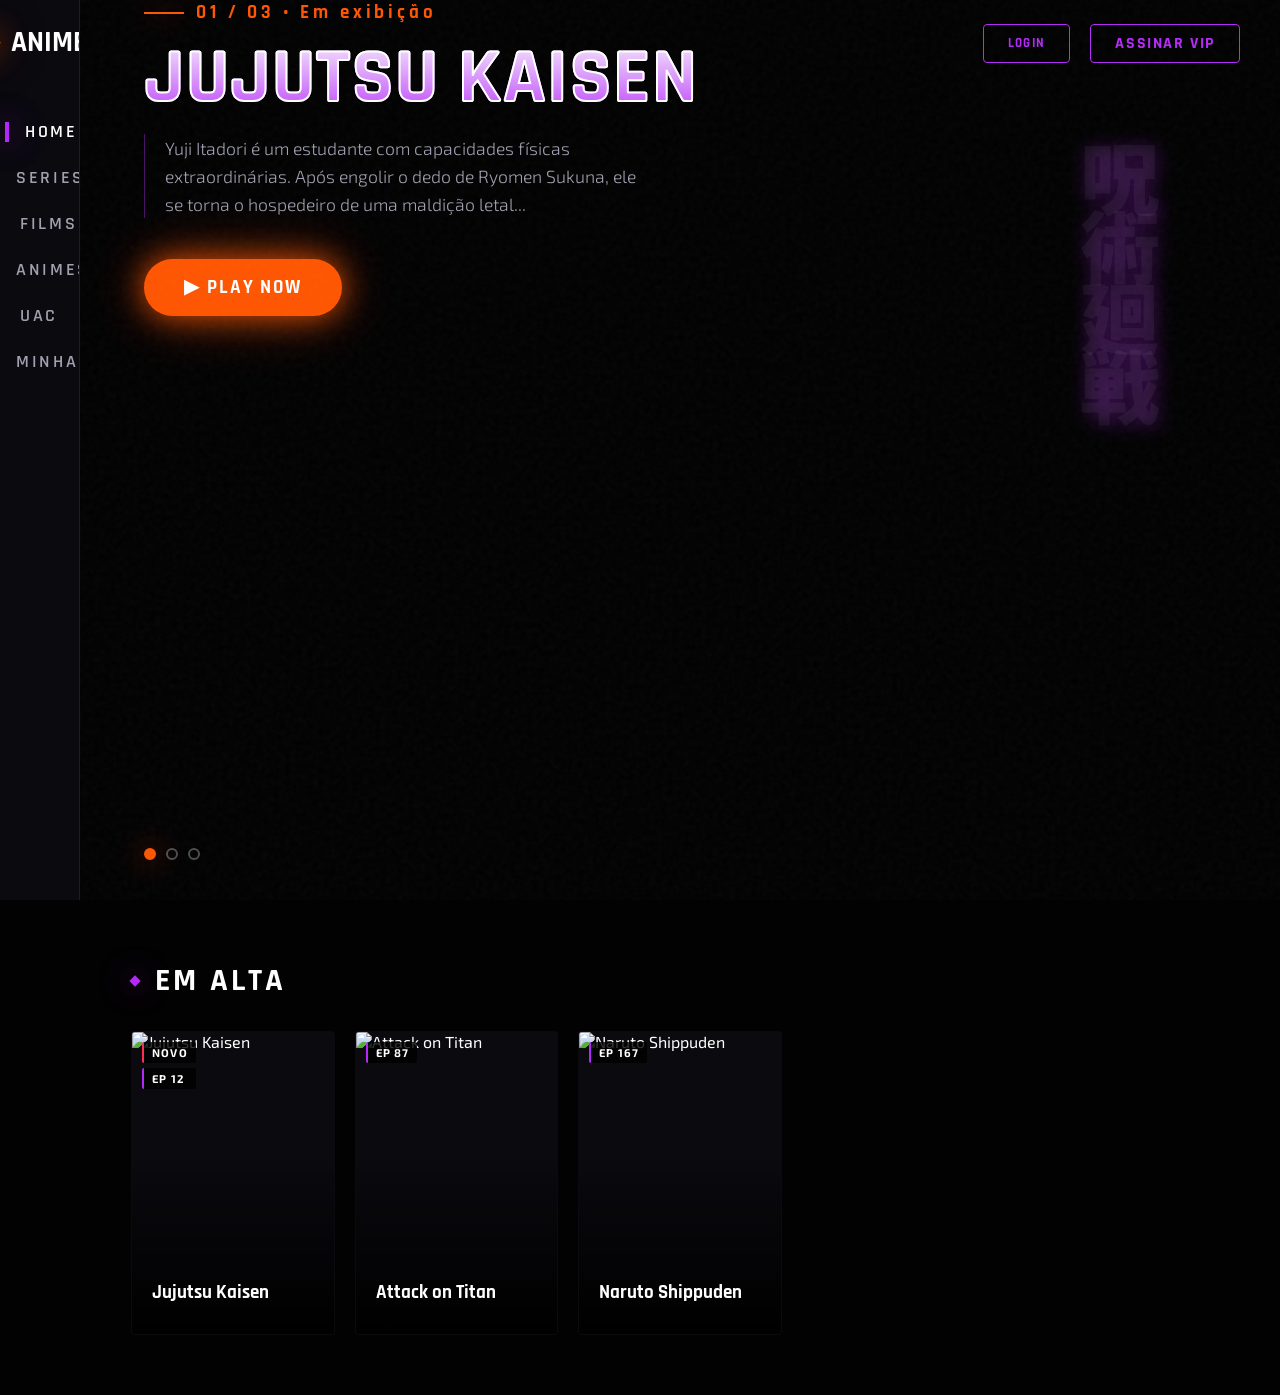
==== commit 849a1578: "Update text from 'ANIME' to 'ANIMES' and others" ====
--- a/index.html
+++ b/index.html
@@ -14,15 +14,15 @@
     <aside class="sidebar">
       <div class="brand">
         <span class="icon">▶</span>
-        <span class="text">ANIME</span>
+        <span class="text">ANIMES</span>
       </div>
       <nav class="nav-menu">
         <a href="/" class="active">HOME</a>
         <a href="#">SERIES</a>
         <a href="#">FILMS</a>
-        <a href="#">ANIME</a>
+        <a href="#">ANIMES</a>
         <a href="#">UAC</a>
-        <a href="#">MY LIST</a>
+        <a href="#">MINHA LISTA</a>
       </nav>
     </aside>
 
@@ -44,7 +44,7 @@
 
       <!-- Content -->
       <section class="section">
-        <h2 class="section-title">TRENDING NOW</h2>
+        <h2 class="section-title">EM ALTA </h2>
         <div class="cards-row" id="trendingRow">
           <!-- Rendered by JS -->
         </div>
@@ -56,4 +56,4 @@
   <script type="module" src="js/firebase.js"></script>
   <script src="js/app.js"></script>
 </body>
-</html>+</html>
